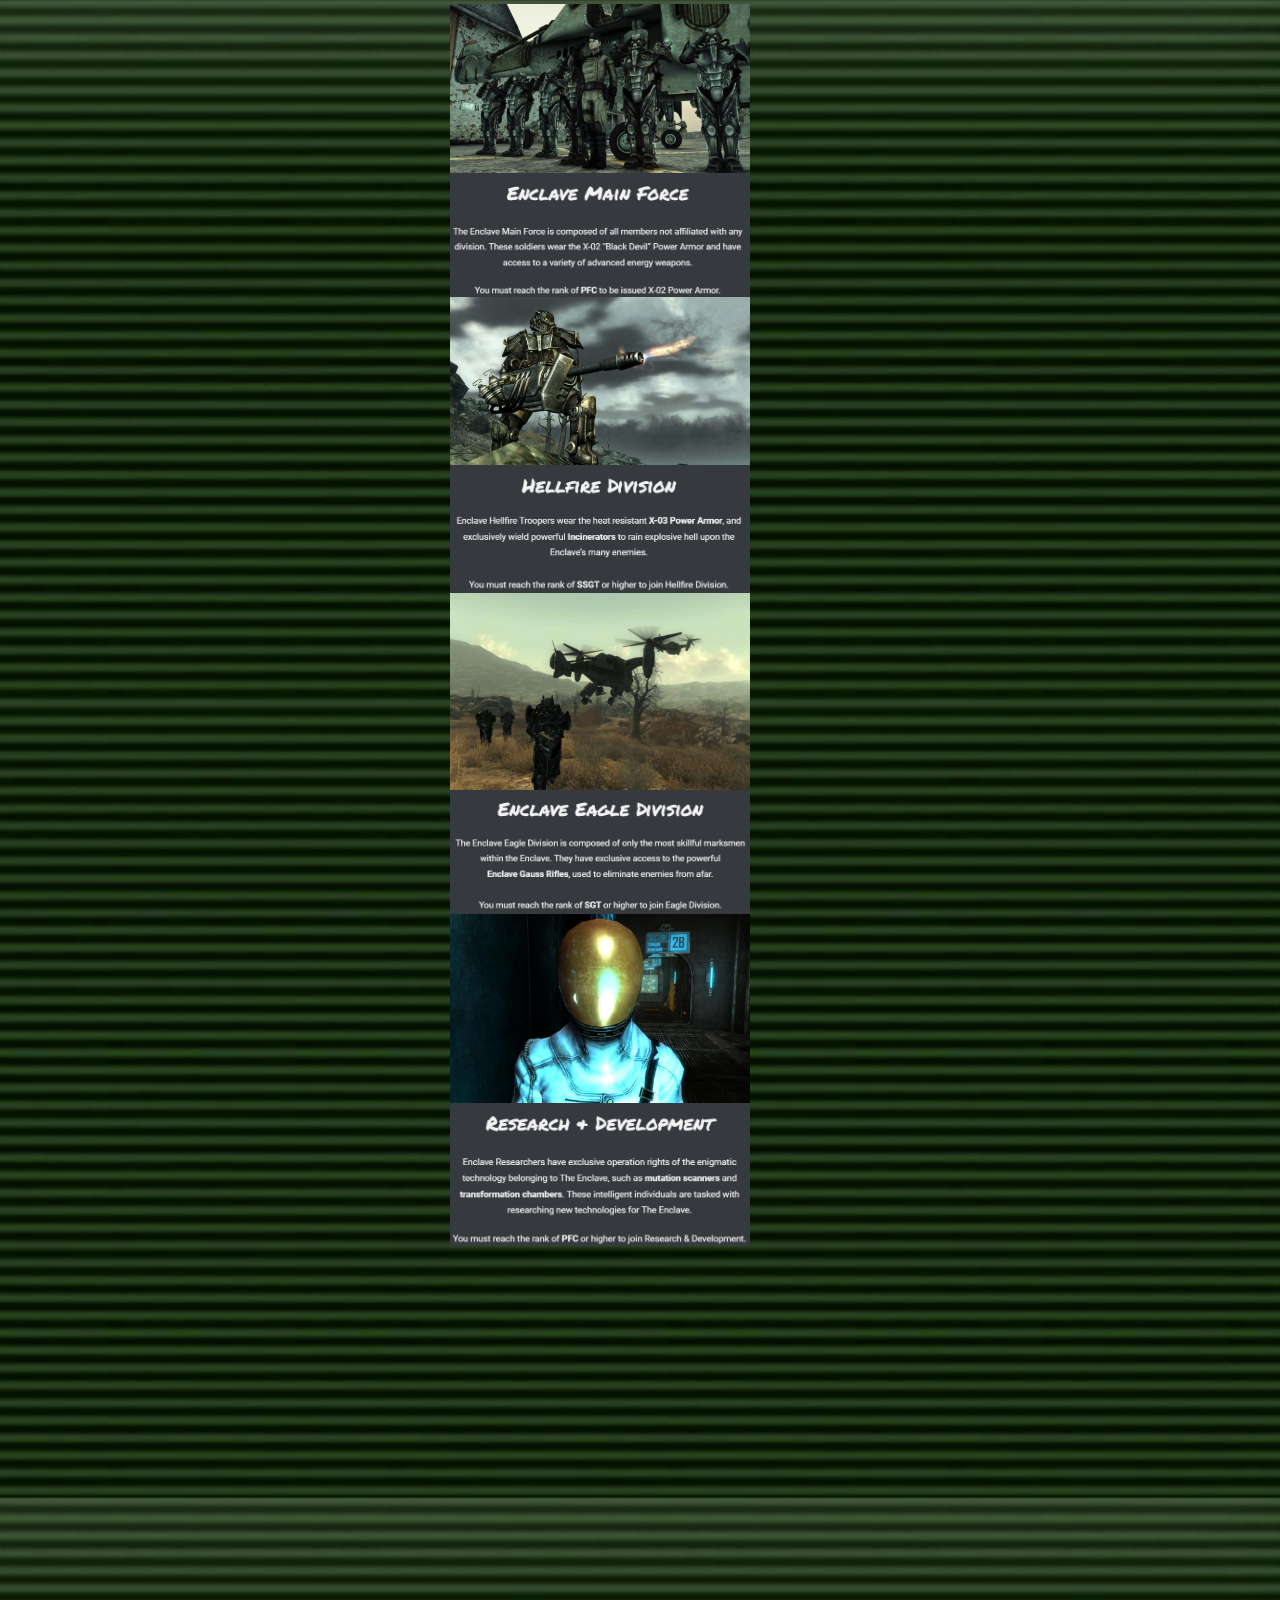
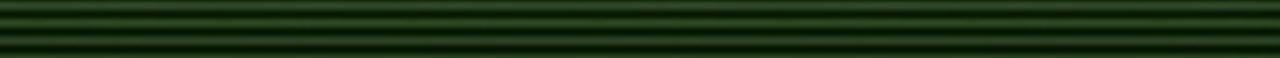
==== Divisions.html @ b0b03d7b "Update" ====
<!DOCTYPE html>
<html>
</head>
<body>
    <title> Enclave Terminal </title>

    <link rel="stylesheet" href="Style.css">
</head>
<body>

    <div class="Container">
        <div class="divisionpic-pos">

            <img class="DPicture" src="MP.png">
            <img class="TDPicture" src="MT.png">
           
            <img class="DPicture" src="HP.jpg">
            <img class="TDPicture" src="HT.png">
           
            <img class="DPicture" src="EP.png">
            <img class="TDPicture" src="ET.png">
            
            <img class="DPicture" src="RP.jpg">
            <img class="TDPicture" src="RT.png">


        </div>
    </div>    

</body>
</html>
---- Style.css ----
body {
    background-image: url("Terminal-effect.png");
    background-size: 100%;  
}

.Picture {

    width: 500px;
    margin: 50px;
}

.flag {
    width: 55px;
    height: 50px;
}

.Text{
    color: rgb(0, 255, 0);
}

.Container {
    width: 100%;
    height: 1000px;
}


.Pic-E {
    height: 50%;

}

.cont-pos {
    display: flex;
    flex-direction: row;
    justify-content: center;
    margin-top: 20%;

    height: 50%;


}

.gen-pos {
    display: flex;
    justify-content: center;
    align-items: center;
    flex-direction: column;
    height: 5%;
    margin-top: 590px;
    margin-right: 80px;
}

.i-textpos{
    margin-top: 25px;
    height: 100%;
}

.i-introsize {
    font-size: 23px;
    margin-top: 25px;
}

.r-textpos{
    margin-top: 15px;
    height: 100%;
}

.r-introsize {
    font-size: 26px;
    margin-top: 30px;
}
.r-introsizefix {
    font-size: 40px;
    margin-top: 200px;
}

.TDPicture {
    width: 300px;
    margin: 50px;
}

.DPicture {
    margin: -50px;
    width: 300px;
}
.divisionpic-pos {
    display: flex;
    justify-content: center;
    align-items: center;
    flex-direction: column;
    height: 5%;
    margin-top: 650px;
    margin-right: 80px;
}
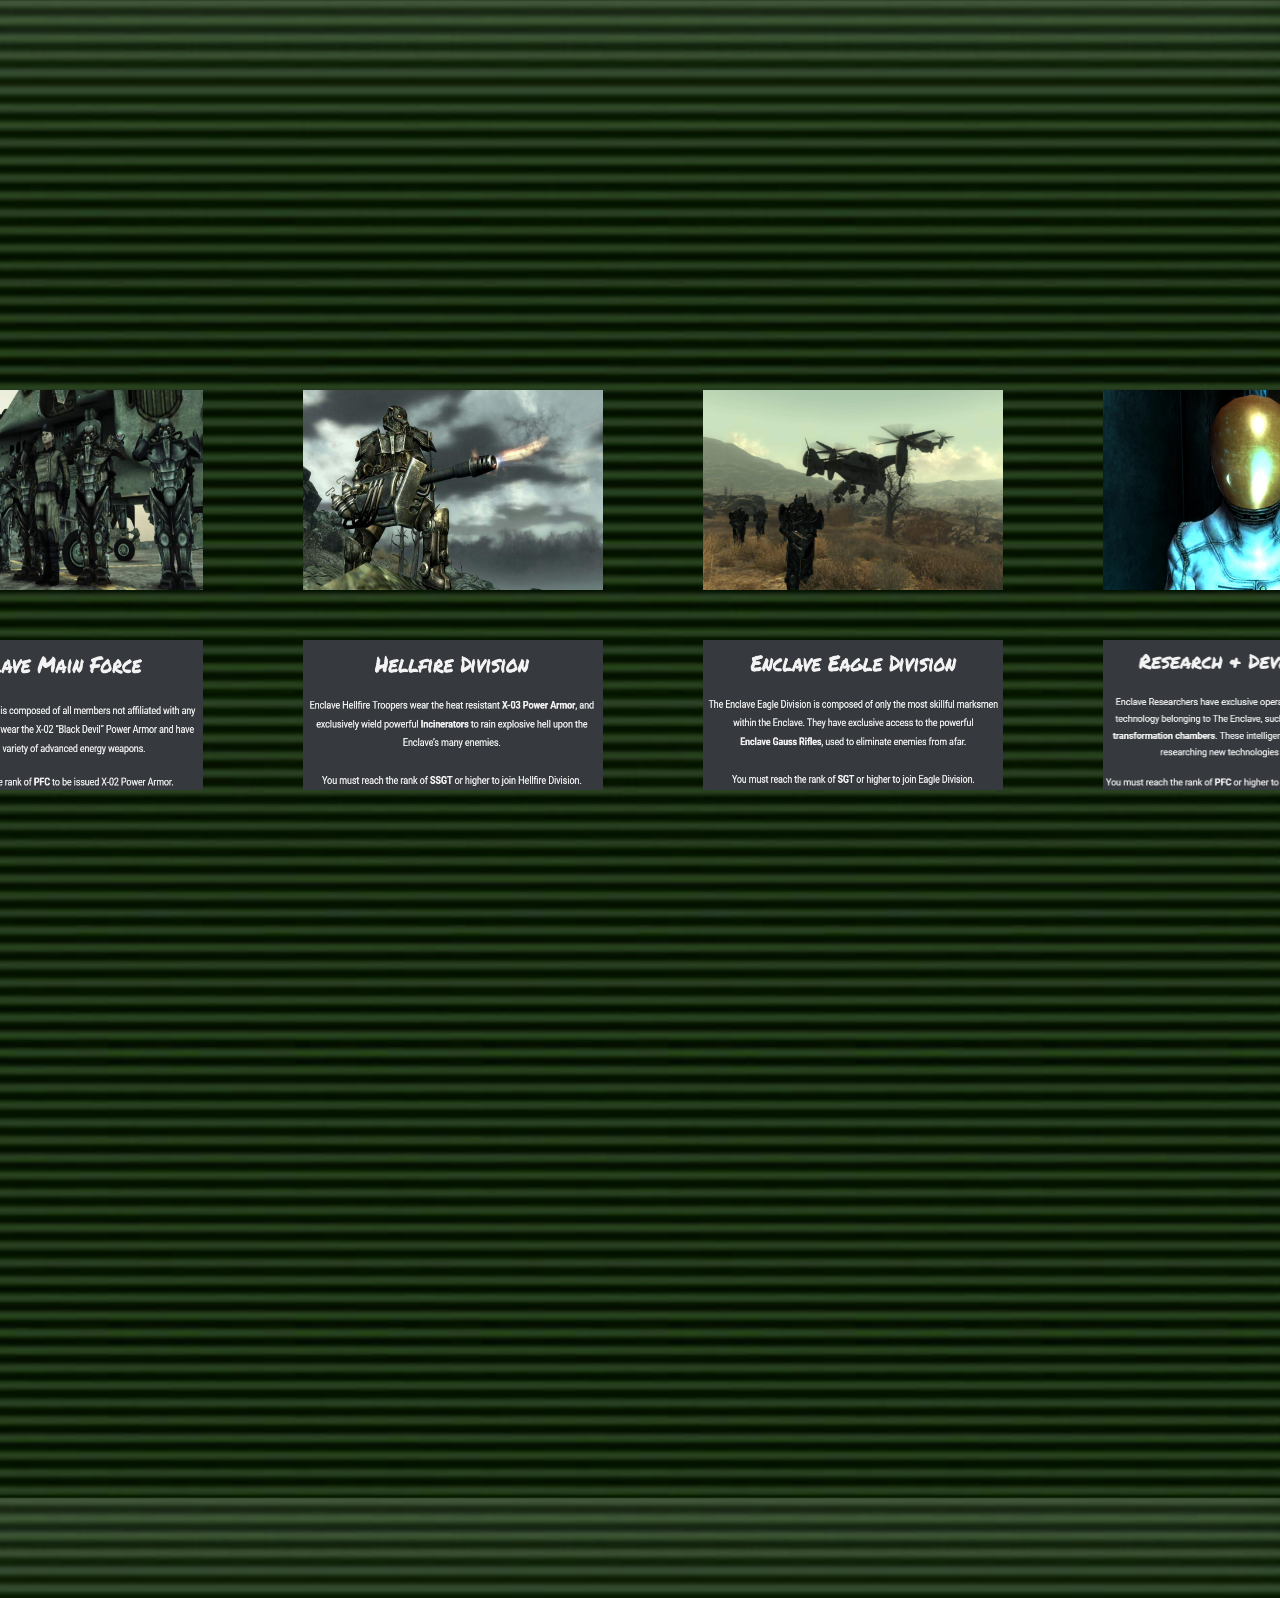
==== commit e1d2d9f6: "yep" ====
--- a/Divisions.html
+++ b/Divisions.html
@@ -9,20 +9,27 @@
 <body>
 
     <div class="Container">
-        <div class="divisionpic-pos">
+        <div class="eqgen-pos">
+            
+            <div class="eqcol-pos">
+                <img class="DPicture" src="MP.png">
+                <img class="TDPicture" src="MT.png">
+            </div>
 
-            <img class="DPicture" src="MP.png">
-            <img class="TDPicture" src="MT.png">
-           
-            <img class="DPicture" src="HP.jpg">
-            <img class="TDPicture" src="HT.png">
-           
-            <img class="DPicture" src="EP.png">
-            <img class="TDPicture" src="ET.png">
+            <div class="eqcol-pos">
+                <img class="DPicture" src="HP.jpg">
+                <img class="TDPicture" src="HT.png">
+            </div>
             
-            <img class="DPicture" src="RP.jpg">
-            <img class="TDPicture" src="RT.png">
-
+            <div class="eqcol-pos">
+                <img class="DPicture" src="EP.png">
+                <img class="TDPicture" src="ET.png">
+            </div>
+            
+            <div class="eqcol-pos">
+                <img class="DPicture" src="RP.jpg">
+                <img class="TDPicture" src="RT.png">
+            </div>
 
         </div>
     </div>    
--- a/Style.css
+++ b/Style.css
@@ -10,8 +10,8 @@
 }
 
 .flag {
-    width: 55px;
-    height: 50px;
+    width: 500px;
+    height: 250px;
 }
 
 .Text{
@@ -57,7 +57,7 @@
 
 .i-introsize {
     font-size: 23px;
-    margin-top: 25px;
+    margin-top: 30px;
 }
 
 .r-textpos{
@@ -76,12 +76,16 @@
 
 .TDPicture {
     width: 300px;
+    height: 150px;
+    size: 100%;
     margin: 50px;
 }
 
 .DPicture {
-    margin: -50px;
+    margin-left: 50px;
     width: 300px;
+    height: 200px;
+    size: 100%;
 }
 .divisionpic-pos {
     display: flex;
@@ -93,6 +97,20 @@
     margin-right: 80px;
 }
 
+.eqgen-pos {
+    display: flex;
+    justify-content: center;
+    align-items: center;
+    flex-direction: row;
+    height: 5%;
+    margin-top: 590px;
+    margin-left: 25px;
+}
+
+.eqcol-pos {
+    display: flex;
+    flex-direction: column;
+}
 
 
 
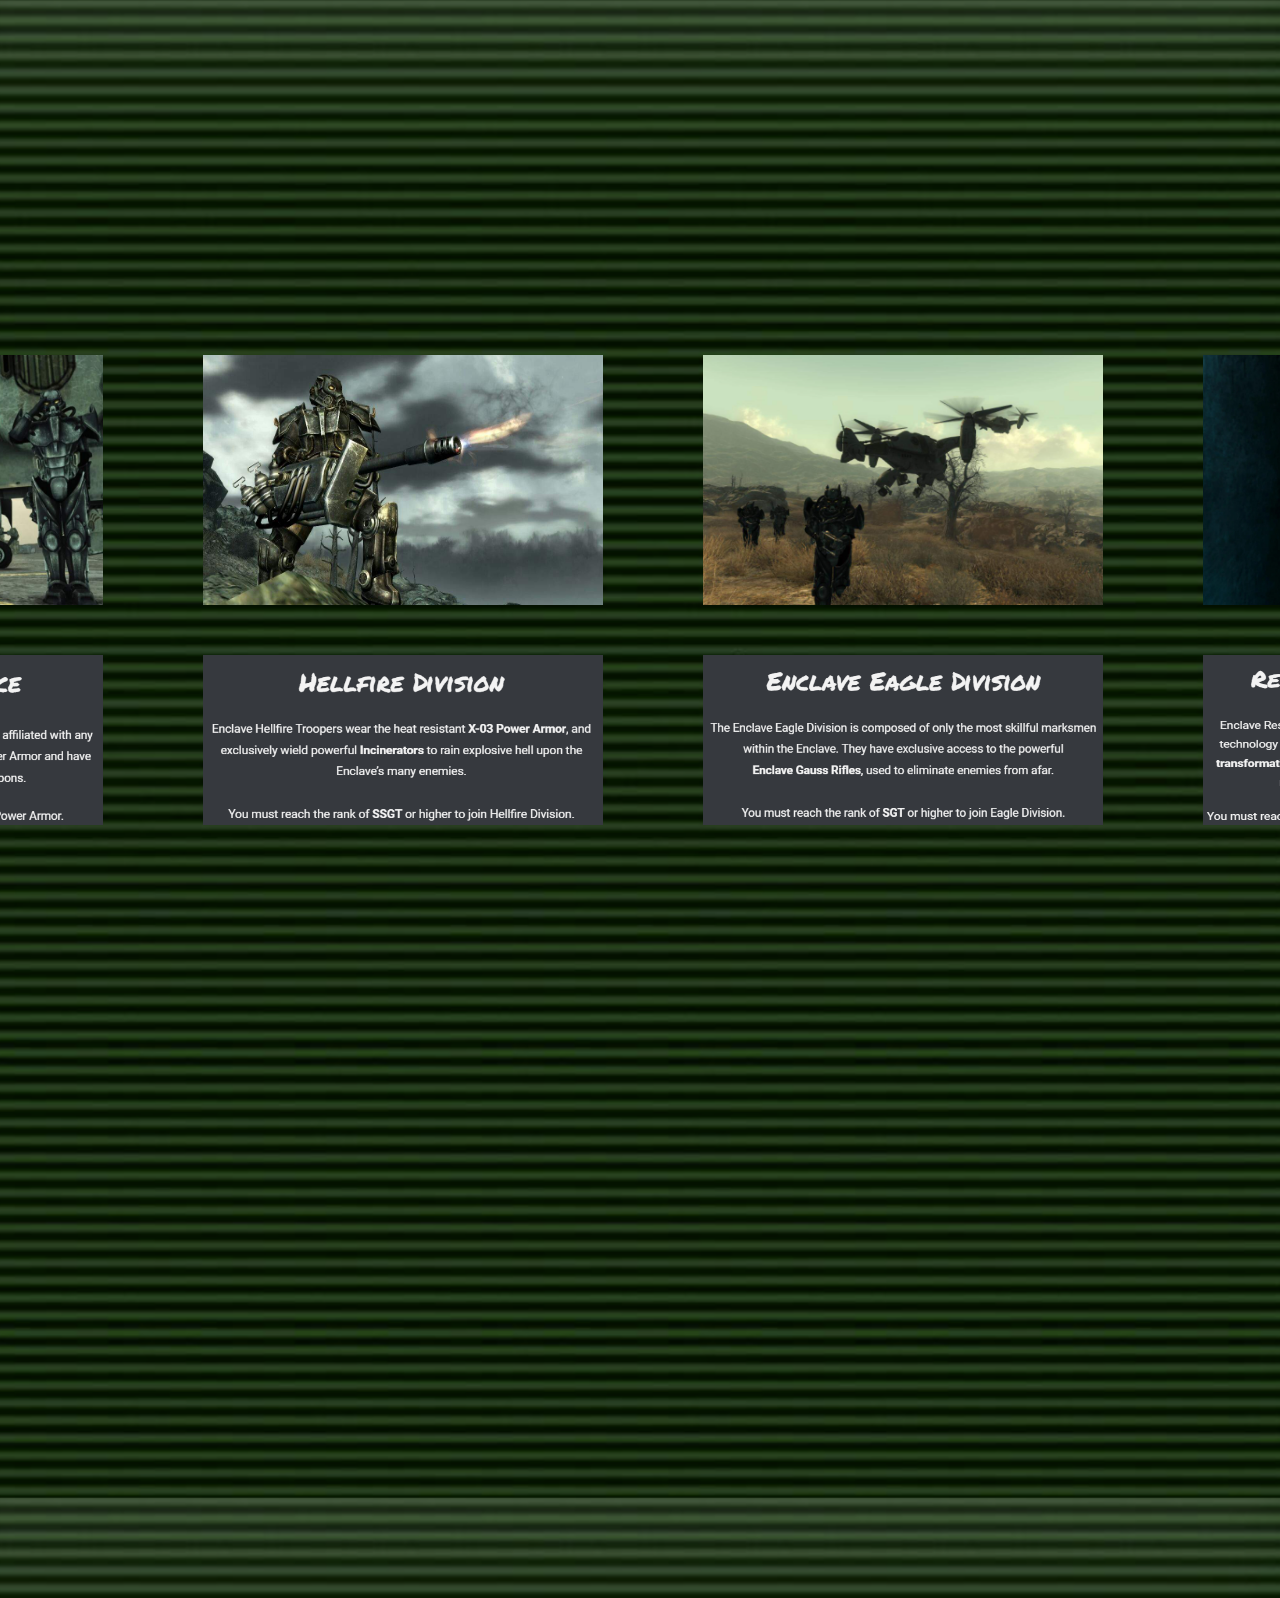
==== commit a9cdb636: "yep" ====
--- a/Divisions.html
+++ b/Divisions.html
@@ -12,23 +12,23 @@
         <div class="eqgen-pos">
             
             <div class="eqcol-pos">
-                <img class="DPicture" src="MP.png">
-                <img class="TDPicture" src="MT.png">
+                <img class="DVPicture" src="MP.png">
+                <img class="TDVPicture" src="MT.png">
             </div>
 
             <div class="eqcol-pos">
-                <img class="DPicture" src="HP.jpg">
-                <img class="TDPicture" src="HT.png">
+                <img class="DVPicture" src="HP.jpg">
+                <img class="TDVPicture" src="HT.png">
             </div>
             
             <div class="eqcol-pos">
-                <img class="DPicture" src="EP.png">
-                <img class="TDPicture" src="ET.png">
+                <img class="DVPicture" src="EP.png">
+                <img class="TDVPicture" src="ET.png">
             </div>
             
             <div class="eqcol-pos">
-                <img class="DPicture" src="RP.jpg">
-                <img class="TDPicture" src="RT.png">
+                <img class="DVPicture" src="RP.jpg">
+                <img class="TDVPicture" src="RT.png">
             </div>
 
         </div>
--- a/Style.css
+++ b/Style.css
@@ -75,7 +75,7 @@
 }
 
 .TDPicture {
-    width: 300px;
+    width: 400px;
     height: 150px;
     size: 100%;
     margin: 50px;
@@ -83,10 +83,25 @@
 
 .DPicture {
     margin-left: 50px;
-    width: 300px;
-    height: 200px;
+    width: 400px;
+    height: 150px;
     size: 100%;
 }
+
+.DVPicture {
+    margin-left: 50px;
+    width: 400px;
+    height: 250px;
+    size: 100%;
+}
+
+.TDVPicture {
+    width: 400px;
+    height: 170px;
+    size: 100%;
+    margin: 50px;
+}
+
 .divisionpic-pos {
     display: flex;
     justify-content: center;
